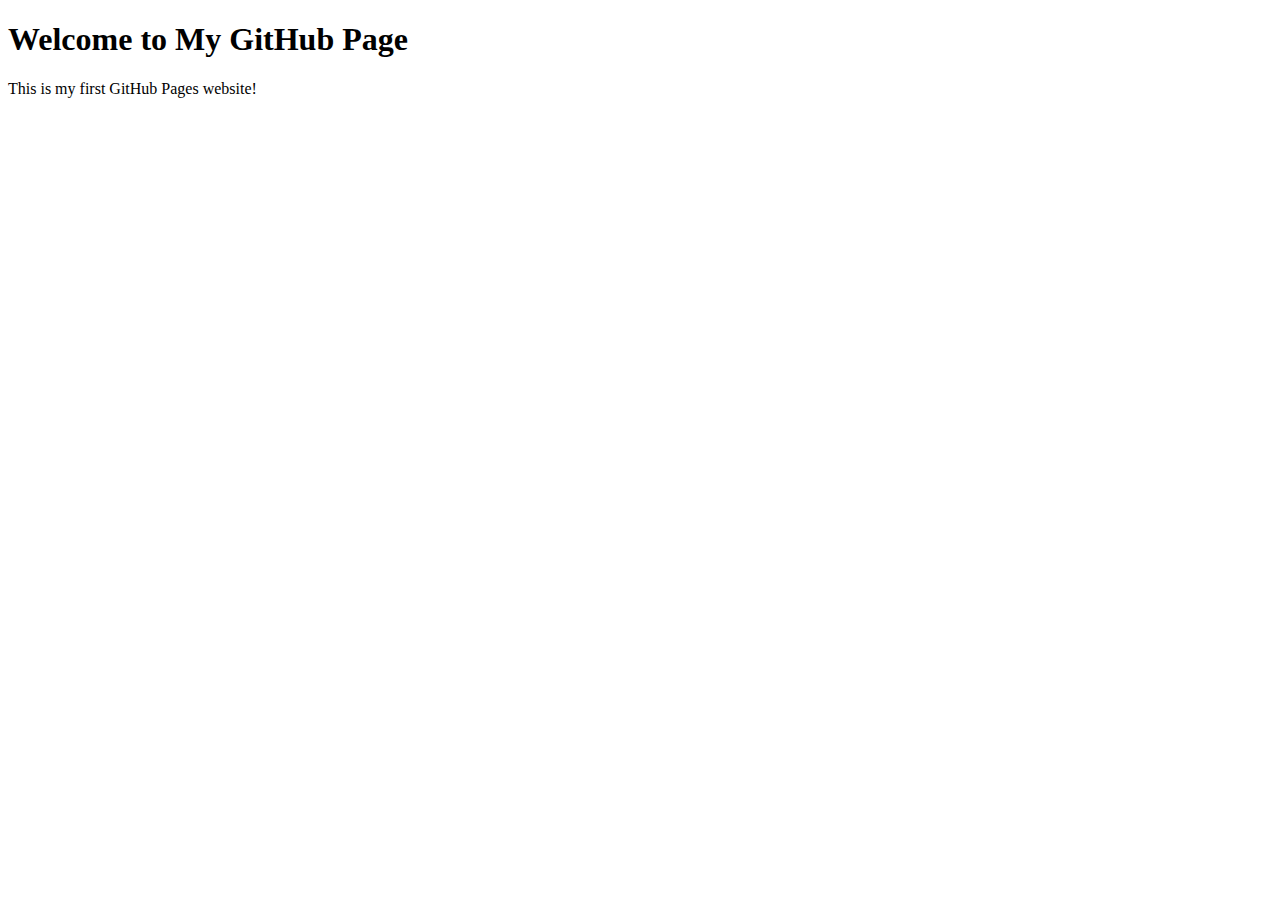
==== index.html @ 8fb95e63 "initial commit" ====
<!DOCTYPE html>
<html lang="en">
<head>
    <meta charset="UTF-8">
    <meta name="viewport" content="width=device-width, initial-scale=1.0">
    <title>My GitHub Page</title>
</head>
<body>
    <h1>Welcome to My GitHub Page</h1>
    <p>This is my first GitHub Pages website!</p>
</body>
</html>
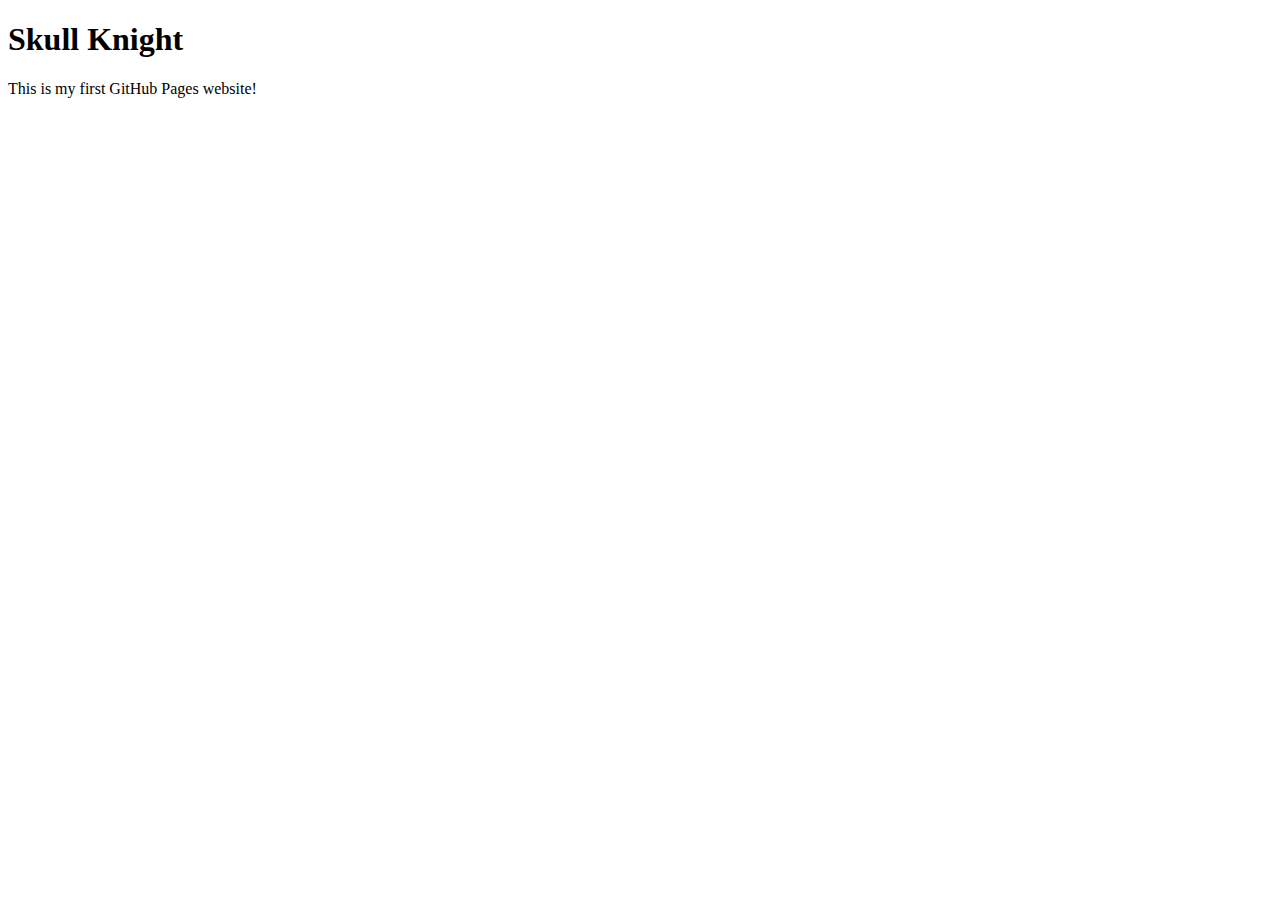
==== commit 1e6d8686: "updated website" ====
--- a/index.html
+++ b/index.html
@@ -3,10 +3,10 @@
 <head>
     <meta charset="UTF-8">
     <meta name="viewport" content="width=device-width, initial-scale=1.0">
-    <title>My GitHub Page</title>
+    <title>Skull Knight</title>
 </head>
 <body>
-    <h1>Welcome to My GitHub Page</h1>
+    <h1>Skull Knight</h1>
     <p>This is my first GitHub Pages website!</p>
 </body>
 </html>
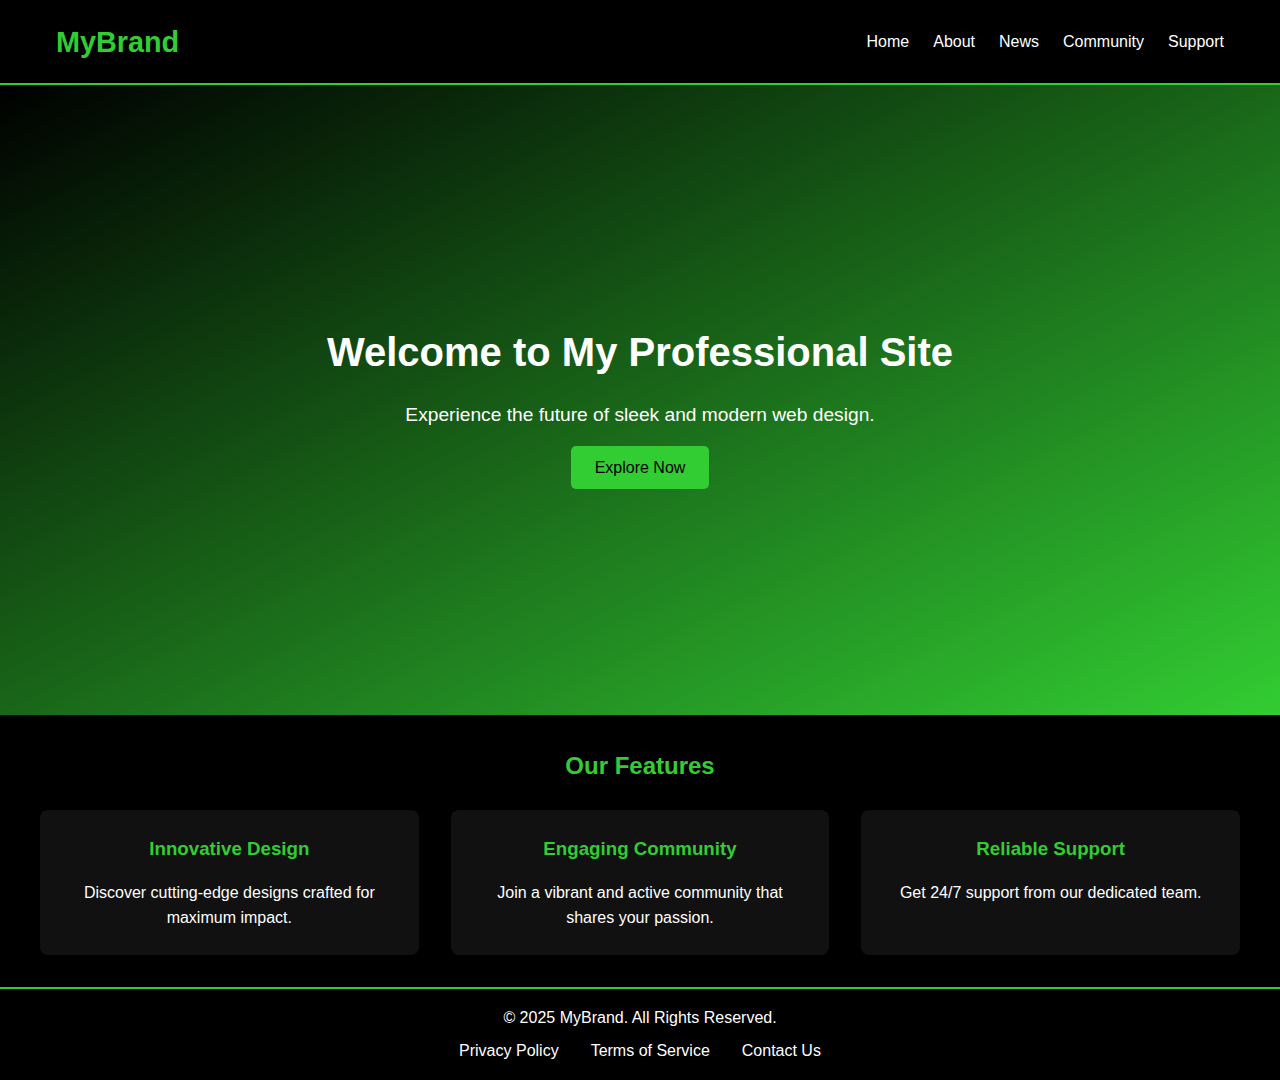
==== commit e2266759: "updated website" ====
--- a/index.html
+++ b/index.html
@@ -3,10 +3,69 @@
 <head>
     <meta charset="UTF-8">
     <meta name="viewport" content="width=device-width, initial-scale=1.0">
-    <title>Skull Knight</title>
+    <meta name="description" content="A professional website inspired by survivetheark.com with a sleek black, lime, and white color scheme.">
+    <title>Professional Website</title>
+    <link rel="stylesheet" href="style.css">
 </head>
 <body>
-    <h1>Skull Knight</h1>
-    <p>This is my first GitHub Pages website!</p>
+    <header>
+        <div class="container">
+            <div class="logo">
+                <h1><a href="#">MyBrand</a></h1>
+            </div>
+            <nav class="navbar">
+                <ul>
+                    <li><a href="#">Home</a></li>
+                    <li><a href="#">About</a></li>
+                    <li><a href="#">News</a></li>
+                    <li><a href="#">Community</a></li>
+                    <li><a href="#">Support</a></li>
+                </ul>
+            </nav>
+        </div>
+    </header>
+
+    <section class="hero">
+        <div class="hero-content">
+            <h1>Welcome to My Professional Site</h1>
+            <p>Experience the future of sleek and modern web design.</p>
+            <a href="#main-content" class="btn-primary">Explore Now</a>
+        </div>
+    </section>
+
+    <main id="main-content">
+        <section class="features">
+            <div class="container">
+                <h2>Our Features</h2>
+                <div class="feature-grid">
+                    <div class="feature-item">
+                        <h3>Innovative Design</h3>
+                        <p>Discover cutting-edge designs crafted for maximum impact.</p>
+                    </div>
+                    <div class="feature-item">
+                        <h3>Engaging Community</h3>
+                        <p>Join a vibrant and active community that shares your passion.</p>
+                    </div>
+                    <div class="feature-item">
+                        <h3>Reliable Support</h3>
+                        <p>Get 24/7 support from our dedicated team.</p>
+                    </div>
+                </div>
+            </div>
+        </section>
+    </main>
+
+    <footer>
+        <div class="container">
+            <p>&copy; 2025 MyBrand. All Rights Reserved.</p>
+            <nav class="footer-nav">
+                <ul>
+                    <li><a href="#">Privacy Policy</a></li>
+                    <li><a href="#">Terms of Service</a></li>
+                    <li><a href="#">Contact Us</a></li>
+                </ul>
+            </nav>
+        </div>
+    </footer>
 </body>
 </html>
--- a/style.css
+++ b/style.css
@@ -0,0 +1,172 @@
+/* General Reset */
+* {
+    margin: 0;
+    padding: 0;
+    box-sizing: border-box;
+    font-family: 'Arial', sans-serif;
+}
+
+/* Colors */
+:root {
+    --primary-color: #000000; /* Black */
+    --secondary-color: #32CD32; /* Lime */
+    --text-color: #FFFFFF; /* White */
+}
+
+/* Body */
+body {
+    background-color: var(--primary-color);
+    color: var(--text-color);
+    line-height: 1.6;
+}
+
+/* Header */
+header {
+    background: var(--primary-color);
+    padding: 1rem 0;
+    border-bottom: 2px solid var(--secondary-color);
+}
+
+header .container {
+    display: flex;
+    justify-content: space-between;
+    align-items: center;
+    max-width: 1200px;
+    margin: 0 auto;
+    padding: 0 1rem;
+}
+
+header .logo a {
+    text-decoration: none;
+    font-size: 1.8rem;
+    color: var(--secondary-color);
+    font-weight: bold;
+}
+
+header .navbar ul {
+    list-style: none;
+    display: flex;
+}
+
+header .navbar ul li {
+    margin-left: 1.5rem;
+}
+
+header .navbar ul li a {
+    text-decoration: none;
+    color: var(--text-color);
+    font-size: 1rem;
+    transition: color 0.3s;
+}
+
+header .navbar ul li a:hover {
+    color: var(--secondary-color);
+}
+
+/* Hero Section */
+.hero {
+    height: 70vh;
+    background: linear-gradient(to bottom right, var(--primary-color), var(--secondary-color));
+    display: flex;
+    justify-content: center;
+    align-items: center;
+    text-align: center;
+    color: var(--text-color);
+    padding: 0 1rem;
+}
+
+.hero h1 {
+    font-size: 2.5rem;
+    margin-bottom: 1rem;
+}
+
+.hero p {
+    font-size: 1.2rem;
+    margin-bottom: 1.5rem;
+}
+
+.hero .btn-primary {
+    text-decoration: none;
+    color: var(--primary-color);
+    background: var(--secondary-color);
+    padding: 0.8rem 1.5rem;
+    border-radius: 5px;
+    font-size: 1rem;
+    transition: background 0.3s;
+}
+
+.hero .btn-primary:hover {
+    background: var(--text-color);
+}
+
+/* Features Section */
+.features {
+    padding: 2rem 1rem;
+    background: var(--primary-color);
+}
+
+.features .container {
+    max-width: 1200px;
+    margin: 0 auto;
+    text-align: center;
+}
+
+.features h2 {
+    color: var(--secondary-color);
+    margin-bottom: 1.5rem;
+}
+
+.feature-grid {
+    display: grid;
+    grid-template-columns: repeat(auto-fit, minmax(300px, 1fr));
+    gap: 2rem;
+}
+
+.feature-item {
+    background: #111;
+    padding: 1.5rem;
+    border-radius: 8px;
+    transition: transform 0.3s;
+}
+
+.feature-item:hover {
+    transform: scale(1.05);
+}
+
+.feature-item h3 {
+    color: var(--secondary-color);
+    margin-bottom: 1rem;
+}
+
+/* Footer */
+footer {
+    background: var(--primary-color);
+    padding: 1rem 0;
+    border-top: 2px solid var(--secondary-color);
+    text-align: center;
+}
+
+footer p {
+    margin-bottom: 0.5rem;
+}
+
+footer .footer-nav ul {
+    list-style: none;
+    display: flex;
+    justify-content: center;
+    padding: 0;
+}
+
+footer .footer-nav ul li {
+    margin: 0 1rem;
+}
+
+footer .footer-nav ul li a {
+    text-decoration: none;
+    color: var(--text-color);
+    transition: color 0.3s;
+}
+
+footer .footer-nav ul li a:hover {
+    color: var(--secondary-color);
+}
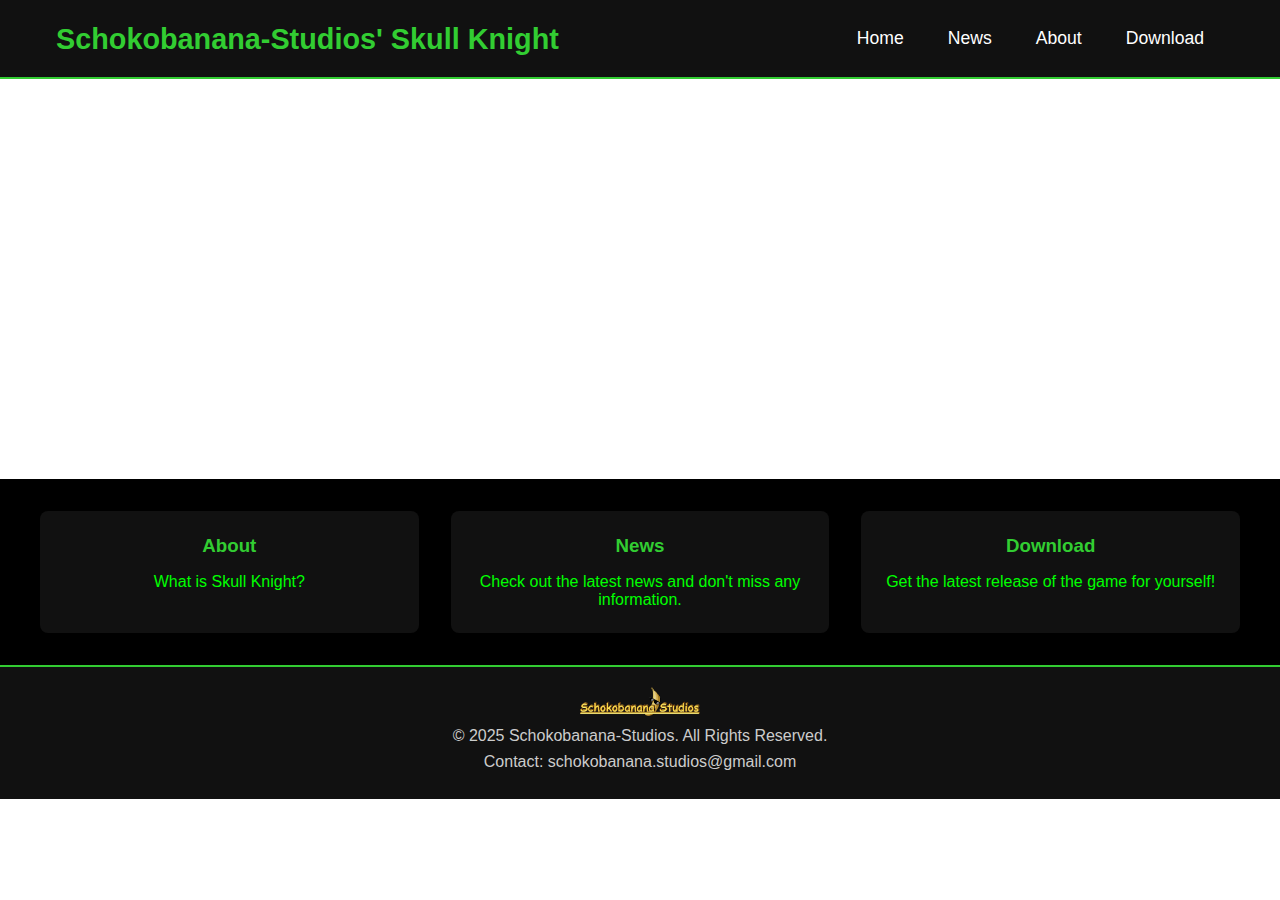
==== commit 65ce3932: "updated website" ====
--- a/index.html
+++ b/index.html
@@ -3,68 +3,55 @@
 <head>
     <meta charset="UTF-8">
     <meta name="viewport" content="width=device-width, initial-scale=1.0">
-    <meta name="description" content="A professional website inspired by survivetheark.com with a sleek black, lime, and white color scheme.">
-    <title>Professional Website</title>
+    <meta name="description" content="The official Skull Knight website">
+    <title>Skull Knight Official Website</title>
     <link rel="stylesheet" href="style.css">
 </head>
 <body>
     <header>
         <div class="container">
             <div class="logo">
-                <h1><a href="#">MyBrand</a></h1>
+                <h1><a href="#">Schokobanana-Studios' Skull Knight</a></h1>
             </div>
             <nav class="navbar">
                 <ul>
-                    <li><a href="#">Home</a></li>
-                    <li><a href="#">About</a></li>
-                    <li><a href="#">News</a></li>
-                    <li><a href="#">Community</a></li>
-                    <li><a href="#">Support</a></li>
+                    <li><a href="index.html">Home</a></li>
+                    <li><a href="news.html">News</a></li>
+                    <li><a href="about.html">About</a></li>
+                    <li><a href="download.html">Download</a></li>
                 </ul>
             </nav>
         </div>
     </header>
 
-    <section class="hero">
-        <div class="hero-content">
-            <h1>Welcome to My Professional Site</h1>
-            <p>Experience the future of sleek and modern web design.</p>
-            <a href="#main-content" class="btn-primary">Explore Now</a>
-        </div>
-    </section>
+    <section class="hero"></section>
 
     <main id="main-content">
         <section class="features">
             <div class="container">
-                <h2>Our Features</h2>
                 <div class="feature-grid">
                     <div class="feature-item">
-                        <h3>Innovative Design</h3>
-                        <p>Discover cutting-edge designs crafted for maximum impact.</p>
+                        <h3>About</h3>
+                        <p><a href="about.html">What is Skull Knight?</a></p>
                     </div>
                     <div class="feature-item">
-                        <h3>Engaging Community</h3>
-                        <p>Join a vibrant and active community that shares your passion.</p>
+                        <h3>News</h3>
+                        <p><a href="news.html">Check out the latest news and don't miss any information.</a></p>
                     </div>
                     <div class="feature-item">
-                        <h3>Reliable Support</h3>
-                        <p>Get 24/7 support from our dedicated team.</p>
+                        <h3>Download</h3>
+                        <p><a href="download.html">Get the latest release of the game for yourself!</a></p>
                     </div>
                 </div>
             </div>
         </section>
     </main>
 
-    <footer>
-        <div class="container">
-            <p>&copy; 2025 MyBrand. All Rights Reserved.</p>
-            <nav class="footer-nav">
-                <ul>
-                    <li><a href="#">Privacy Policy</a></li>
-                    <li><a href="#">Terms of Service</a></li>
-                    <li><a href="#">Contact Us</a></li>
-                </ul>
-            </nav>
+     <footer>
+        <div class="container footer-content">
+            <img src="assets/images/schokobanana-studios-logo.png" alt="Skull Knight Logo" class="footer-logo">
+            <p>&copy; 2025 Schokobanana-Studios. All Rights Reserved.</p>
+            <p>Contact: schokobanana.studios@gmail.com</p>
         </div>
     </footer>
 </body>
--- a/style.css
+++ b/style.css
@@ -13,12 +13,12 @@
     --text-color: #FFFFFF; /* White */
 }
 
-/* Body */
 body {
-    background-color: var(--primary-color);
-    color: var(--text-color);
-    line-height: 1.6;
-}
+    background: url('images/background.png') no-repeat center center fixed;
+    background-size: cover; /* Ensures the image covers the entire viewport */
+    color: var(--text-color); /* Keeps text readable */
+}
+
 
 /* Header */
 header {
@@ -63,10 +63,10 @@
     color: var(--secondary-color);
 }
 
-/* Hero Section */
 .hero {
     height: 70vh;
-    background: linear-gradient(to bottom right, var(--primary-color), var(--secondary-color));
+    background: url('assets/images/background.png') no-repeat center center;
+    background-size: cover;
     display: flex;
     justify-content: center;
     align-items: center;
@@ -74,6 +74,7 @@
     color: var(--text-color);
     padding: 0 1rem;
 }
+
 
 .hero h1 {
     font-size: 2.5rem;
@@ -87,12 +88,11 @@
 
 .hero .btn-primary {
     text-decoration: none;
-    color: var(--primary-color);
+    color: var(--text-color-color);
     background: var(--secondary-color);
     padding: 0.8rem 1.5rem;
     border-radius: 5px;
     font-size: 1rem;
-    transition: background 0.3s;
 }
 
 .hero .btn-primary:hover {
@@ -106,6 +106,7 @@
 }
 
 .features .container {
+    background-color: var(--primary-color);
     max-width: 1200px;
     margin: 0 auto;
     text-align: center;
@@ -150,6 +151,20 @@
     margin-bottom: 0.5rem;
 }
 
+/* Footer Logo Styling */
+.footer-content {
+    display: flex;
+    flex-direction: column;
+    align-items: center;
+    text-align: center;
+}
+
+.footer-logo {
+    max-width: 150px; /* Adjust the logo size */
+    margin-bottom: 10px; /* Spacing between logo and text */
+}
+
+
 footer .footer-nav ul {
     list-style: none;
     display: flex;
@@ -170,3 +185,254 @@
 footer .footer-nav ul li a:hover {
     color: var(--secondary-color);
 }
+
+/* Style for all links */
+a {
+    text-decoration: none; /* Removes underline */
+    color: inherit; /* Inherits the color from parent element */
+}
+
+/* Add hover effect for better user experience */
+a:hover {
+    color: var(--secondary-color); /* Changes color on hover */
+    text-decoration: underline; /* Optional: adds an underline on hover */
+}
+
+
+/* Add hover effect for better user experience */
+a:hover {
+    color: var(--secondary-color); /* Changes color on hover */
+    text-decoration: underline; /* Optional: adds an underline on hover */
+}
+
+.download-container {
+    display: flex;
+    justify-content: flex-start; /* Aligns the button to the left */
+    margin: 30px 0; /* Adds more spacing around the container */
+}
+
+.download-btn {
+    display: inline-block;
+    padding: 15px 30px; /* Increased padding for a larger button */
+    background-color: #007bff; /* Bright blue background */
+    color: #ffffff; /* White text */
+    font-size: 1.2rem; /* Larger text size */
+    font-weight: bold;
+    text-decoration: none; /* Removes underline */
+    border: 3px solid #007bff; /* Matches button color */
+    border-radius: 8px; /* Slightly rounded corners */
+    transition: all 0.3s ease; /* Smooth hover animation */
+    box-shadow: 0 4px 6px rgba(0, 0, 0, 0.1); /* Adds a slight shadow for depth */
+}
+
+.download-btn:hover {
+    background-color: #0056b3; /* Darker blue on hover */
+    color: #ffffff; /* Keeps white text on hover */
+    border-color: #0056b3; /* Matches hover background */
+    box-shadow: 0 6px 10px rgba(0, 0, 0, 0.2); /* Enhances shadow on hover */
+}
+
+/* News Section Styling */
+.news-section {
+    background-color: #000; /* Black background */
+    color: #fff; /* White text */
+    padding: 40px 0; /* Spacing around the section */
+    min-height: 80vh; /* Full viewport height */
+    display: flex;
+    flex-direction: column;
+}
+
+.news-section .container {
+    max-width: 1200px;
+    margin: 0 auto;
+    padding: 0 20px;
+}
+
+.news-section h2 {
+    color: var(--secondary-color); /* Lime green for the section title */
+    text-align: center;
+    margin-bottom: 30px;
+}
+
+.news-item {
+    background: #1a1a1a; /* Dark gray background for news items */
+    border: 1px solid #333; /* Border to define news items */
+    padding: 20px;
+    margin-bottom: 20px;
+    border-radius: 8px; /* Rounded corners */
+    box-shadow: 0 4px 6px rgba(0, 0, 0, 0.5); /* Subtle shadow */
+}
+
+.news-item h3 {
+    color: var(--secondary-color); /* Lime green for headlines */
+    margin-bottom: 10px;
+}
+
+.news-item p {
+    color: #ccc; /* Light gray for the news text */
+}
+
+.news-item a {
+    color: var(--secondary-color); /* Lime green for links */
+    text-decoration: none; /* No underline */
+    font-weight: bold;
+    transition: color 0.3s ease;
+}
+
+.news-item a:hover {
+    color: #fff; /* White on hover */
+}
+
+
+/* About Page Styles */
+.about-page {
+    background-color: #000;
+    color: #fff;
+    font-family: 'Arial', sans-serif;
+    margin: 0;
+    padding: 0;
+}
+
+/* Header */
+header {
+    background-color: #111;
+    padding: 20px 0;
+}
+
+header .container {
+    display: flex;
+    justify-content: space-between;
+    align-items: center;
+    max-width: 1200px;
+    margin: 0 auto;
+}
+
+header .logo h1 {
+    font-size: 2rem;
+    color: #fff;
+}
+
+header .navbar ul {
+    list-style-type: none;
+    display: flex;
+}
+
+header .navbar ul li {
+    margin-right: 20px;
+}
+
+header .navbar ul li a {
+    color: #fff;
+    text-decoration: none;
+    font-size: 1.1rem;
+}
+
+header .navbar ul li a:hover {
+    color: lime;
+}
+
+/* Hero Section */
+.hero {
+    background: url('assets/images/background.png') no-repeat center center/cover;
+    height: 400px;
+    display: flex;
+    justify-content: center;
+    align-items: center;
+    text-align: center;
+    color: #fff;
+}
+
+.hero-content h2 {
+    font-size: 3rem;
+    font-weight: bold;
+}
+
+.hero-content p {
+    font-size: 1.5rem;
+    margin-top: 10px;
+}
+
+/* About Section */
+.about-section {
+    padding: 60px 20px;
+    background-color: #111;
+    color: #ccc;
+}
+
+.about-section h3 {
+    font-size: 2rem;
+    color: lime;
+    margin-bottom: 20px;
+}
+
+.about-section p {
+    font-size: 1.2rem;
+    line-height: 1.6;
+    margin-bottom: 20px;
+}
+
+.about-section ul {
+    list-style-type: disc;
+    margin-left: 30px;
+    margin-bottom: 20px;
+}
+
+.about-section li {
+    font-size: 1.1rem;
+    margin-bottom: 10px;
+}
+
+/* Footer */
+footer {
+    background-color: #111;
+    color: #ccc;
+    padding: 20px;
+    text-align: center;
+}
+
+footer .footer-content {
+    display: flex;
+    justify-content: space-between;
+    align-items: center;
+    max-width: 1200px;
+    margin: 0 auto;
+}
+
+footer .footer-logo {
+    width: 120px;
+}
+
+footer p {
+    font-size: 1rem;
+}
+
+footer .footer-nav ul {
+    list-style-type: none;
+    display: flex;
+    justify-content: center;
+}
+
+footer .footer-nav ul li {
+    margin-right: 20px;
+}
+
+footer .footer-nav ul li a {
+    color: #ccc;
+    text-decoration: none;
+    font-size: 1rem;
+}
+
+footer .footer-nav ul li a:hover {
+    color: lime;
+}
+
+/* Links Styling */
+a {
+    color: lime;
+    text-decoration: none;
+}
+
+a:hover {
+    color: white;
+}
+
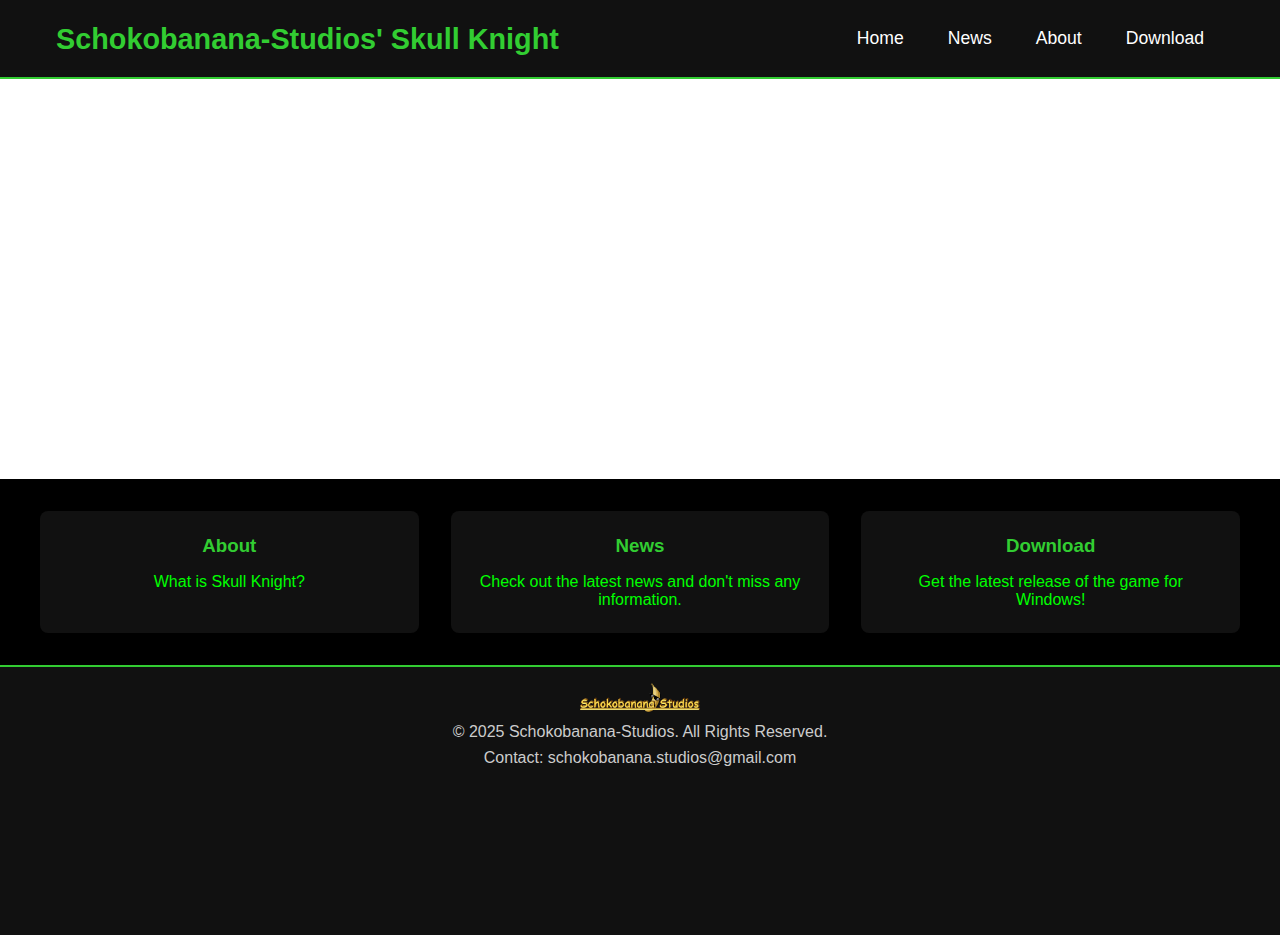
==== commit d5172ccd: "updated website" ====
--- a/index.html
+++ b/index.html
@@ -40,7 +40,7 @@
                     </div>
                     <div class="feature-item">
                         <h3>Download</h3>
-                        <p><a href="download.html">Get the latest release of the game for yourself!</a></p>
+                        <p><a href="download.html">Get the latest release of the game for Windows!</a></p>
                     </div>
                 </div>
             </div>
--- a/style.css
+++ b/style.css
@@ -114,7 +114,6 @@
 
 .features h2 {
     color: var(--secondary-color);
-    margin-bottom: 1.5rem;
 }
 
 .feature-grid {
@@ -386,7 +385,7 @@
 footer {
     background-color: #111;
     color: #ccc;
-    padding: 20px;
+    min-height: 30vh;
     text-align: center;
 }
 
@@ -396,6 +395,7 @@
     align-items: center;
     max-width: 1200px;
     margin: 0 auto;
+    margin-top: auto;
 }
 
 footer .footer-logo {
